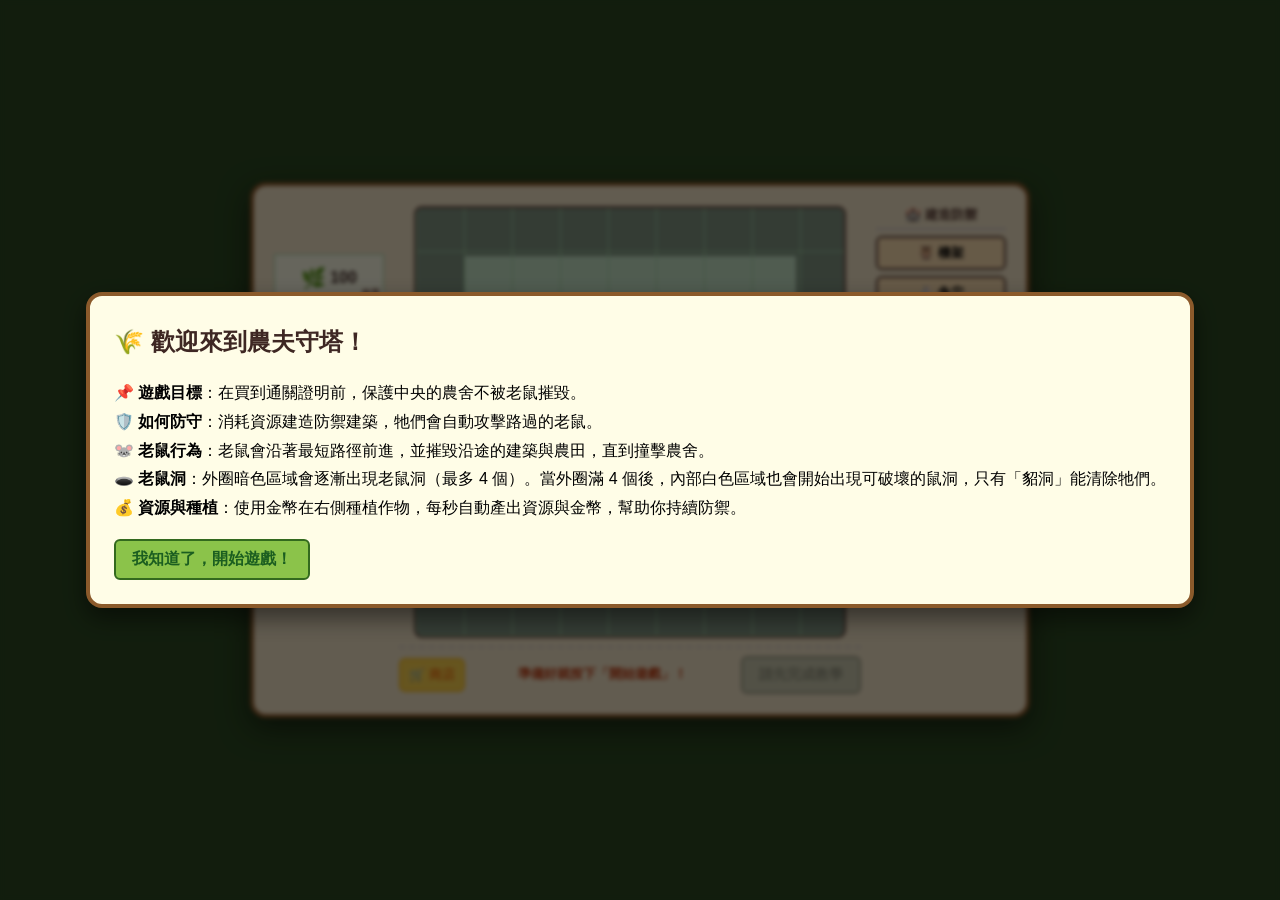
==== index.html @ 01629f00 "Update game objective description in tutorial modal" ====
<!DOCTYPE html>
<html lang="zh-TW">
<head>
<meta charset="UTF-8">
<meta name="viewport" content="width=device-width, initial-scale=1.0">
<title>農夫守塔 - 無限挑戰</title>
<meta http-equiv="Cache-Control" content="no-cache, no-store, must-revalidate">
<meta http-equiv="Pragma" content="no-cache">
<meta http-equiv="Expires" content="0">
<style>
* { box-sizing: border-box; margin: 0; padding: 0; }
body {
  background: #2d4a22;
  font-family: 'Segoe UI', 'Microsoft JhengHei', sans-serif;
  display: flex;
  justify-content: center;
  align-items: center;
  min-height: 100vh;
  overflow-x: hidden;
}

#game-container {
  background: #f5e6c8;
  border: 4px solid #8b5a2b;
  border-radius: 16px;
  padding: 20px;
  width: 780px;
  max-width: 98vw;
  max-height: 95vh;
  box-shadow: 0 10px 30px rgba(0,0,0,0.5);
  display: flex;
  gap: 15px;
}

#left-panel {
  width: 110px;
  display: grid;
  grid-template-rows: repeat(9, 48px);
  height: 432px;
  flex-shrink: 0;
  gap: 0;
}

.resource-card {
  background: #fffde7;
  border: 1px solid #a5d6a7;
  display: flex;
  flex-direction: row;        /* 水平排列 */
  align-items: center;        /* 垂直置中 */
  justify-content: center;    /* 水平置中 */
  gap: 4px;                   /* 圖與數字間距 */
  font-weight: bold;
  color: #3e2723;
  margin: 0;
  padding: 2px 4px;
  font-size: 13px;
}

.resource-card .emoji { font-size: 20px; line-height: 1; }
.resource-card .value { font-size: 16px; line-height: 1; }
.resource-card small {
  font-size: 9px;
  color: #795548;
  display: block;
  position: absolute;
  bottom: 1px;
  right: 3px;
}

/* 讓資源卡有相對定位，以便 small 定位 */
.resource-card {
  position: relative;
}

/* 固定在特定行 */
.resource-card:nth-child(1) { grid-row: 2; }
.resource-card:nth-child(2) { grid-row: 3; }
.resource-card:nth-child(3) { grid-row: 4; }
.resource-card:nth-child(4) { grid-row: 5; }
.resource-card:nth-child(5) { grid-row: 6; }

#timer-display {
  grid-row: 8;
  background: #3e2723;
  color: #ffcc80;
  font-size: 16px;
  display: flex;
  align-items: center;
  justify-content: center;
  font-family: monospace;
  border: 1px solid #a5d6a7;
}

#center-area {
  flex-grow: 1;
  display: flex;
  flex-direction: column;
  align-items: center;
  justify-content: center;
}

#game-board {
  position: relative;
  width: 432px !important;
  height: 432px !important;
  background: #c8e6c9;
  border: 2px solid #6d4c41;
  border-radius: 8px;
  overflow: hidden;
  box-shadow: inset 0 0 0 48px rgba(0, 0, 0, 0.35);
  cursor: crosshair;
}

#game-board::before {
  content: "";
  position: absolute;
  top: 0; left: 0;
  width: 100%; height: 100%;
  background-image:
    repeating-linear-gradient(90deg, #a5d6a7 0px, #a5d6a7 1px, transparent 1px, transparent 48px),
    repeating-linear-gradient(0deg, #a5d6a7 0px, #a5d6a7 1px, transparent 1px, transparent 48px);
  pointer-events: none;
  z-index: 0;
}

.cell, .building, .mouse, .mouse-hole { position: absolute; z-index: 2; }
.cell {
  width: 48px; height: 48px;
  display: flex; justify-content: center; align-items: center;
  font-size: 28px; pointer-events: none;
}
.building {
  width: 48px; height: 48px;
  display: flex; flex-direction: column; align-items: center; justify-content: center;
  font-size: 28px;
  background: rgba(255,255,200,0.5);
  border-radius: 50%;
  transition: transform 0.15s ease-out;
  line-height: 1;
}
.farmhouse {
  background: rgba(255, 215, 0, 0.3);
  border-radius: 8px;
  display: flex;
  flex-direction: column;
  align-items: center;
  justify-content: center;
  width: 48px;
  height: 48px;
}
.farmhouse-emoji {
  font-size: 24px;
  line-height: 1;
}
.range-indicator {
  position: absolute; left: 50%; top: 50%;
  transform: translate(-50%, -50%);
  border: 2px dashed rgba(255, 255, 0, 0.6);
  border-radius: 50%;
  background: rgba(255, 255, 0, 0.1);
  pointer-events: none; opacity: 0; transition: opacity 0.2s;
}
.building:hover .range-indicator { opacity: 1; }
.mouse {
  position: absolute; font-size: 22px;
  transform: translate(-50%, -50%);
  z-index: 3; pointer-events: none;
}
.mouse-hole {
  width: 48px; height: 48px;
  display: flex; align-items: center; justify-content: center;
  font-size: 26px;
  background: rgba(0,0,0,0.15);
  border-radius: 50%; z-index: 2;
}
.hp-bar-container {
  width: 80%; height: 4px;
  background: #ccc; border-radius: 2px;
  margin-top: 1px; overflow: hidden;
}
.hp-bar-fill {
  height: 100%; background: #4caf50;
  transition: width 0.2s;
}

#right-panel {
  width: 130px;
  display: flex;
  flex-direction: column;
  gap: 10px;
  flex-shrink: 0;
}

.panel-section h3 {
  font-size: 13px;
  color: #5d4037;
  border-bottom: 2px solid #d7ccc8;
  padding-bottom: 4px;
  margin-bottom: 6px;
  text-align: center;
}

#build-buttons, #resource-buttons {
  display: flex;
  flex-direction: column;
  gap: 6px;
}

button {
  padding: 6px 8px;
  font-size: 13px;
  font-weight: bold;
  border-radius: 6px;
  border: 2px solid #5d4037;
  background: #ffe0b2;
  cursor: pointer;
  transition: all 0.2s;
  white-space: nowrap;
  display: flex;
  align-items: center;
  justify-content: center;
  gap: 4px;
}
button:hover:not(:disabled) { background: #ffcc80; transform: translateY(-1px); }
button:active:not(:disabled) { transform: translateY(1px); }
button:disabled { opacity: 0.5; cursor: not-allowed; filter: grayscale(0.8); }

button.selected {
  background: #ffb74d;
  border-color: #e65100;
  box-shadow: 0 0 0 2px #e65100;
}

#bottom-controls {
  width: 100%;
  display: flex;
  justify-content: space-between;
  align-items: center;
  margin-top: 8px;
  padding-top: 8px;
  border-top: 2px dashed #d7ccc8;
}

#message {
  flex-grow: 1;
  text-align: center;
  color: #bf360c;
  font-weight: bold;
  min-height: 20px;
  font-size: 13px;
}

.action-btn {
  padding: 8px 16px;
  font-size: 14px;
  background: #8bc34a;
  color: #1b5e20;
  border-color: #33691e;
}
.action-btn:hover:not(:disabled) { background: #7cb342; }

.shop-btn {
  background: #ffd54f;
  color: #f57f17;
  border-color: #fbc02d;
}

.modal {
  position: fixed; top: 0; left: 0;
  width: 100%; height: 100%;
  background: rgba(0,0,0,0.6);
  display: flex; justify-content: center; align-items: center;
  z-index: 100; backdrop-filter: blur(2px);
}
.modal.hidden { display: none; }
.modal-content {
  background: #fffde7;
  border: 4px solid #8b5a2b;
  border-radius: 16px;
  padding: 24px;
  min-width: 280px;
  text-align: center;
  box-shadow: 0 10px 25px rgba(0,0,0,0.5);
}
.modal-content h2 { margin-bottom: 16px; color: #3e2723; }
#shop-items { text-align: left; margin: 16px 0; max-height: 250px; overflow-y: auto; }
.shop-item {
  background: #fff; border: 1px solid #d7ccc8;
  padding: 8px; margin-bottom: 6px; border-radius: 8px;
  display: flex; justify-content: space-between; align-items: center;
}
.shop-item-info strong { font-size: 14px; display: block; color: #5d4037; }
.shop-item-info span { font-size: 11px; color: #795548; }
</style>
</head>
<body>

<div id="game-container">
  <div id="left-panel">
    <div class="resource-card">
      <span class="emoji">🌿</span>
      <span class="value" id="res-hay">0</span>
      <small>牧草</small>
    </div>
    <div class="resource-card">
      <span class="emoji">🌽</span>
      <span class="value" id="res-corn">0</span>
      <small>玉米</small>
    </div>
    <div class="resource-card">
      <span class="emoji">🥚</span>
      <span class="value" id="res-meatEgg">0</span>
      <small>肉蛋</small>
    </div>
    <div class="resource-card">
      <span class="emoji">🍖</span>
      <span class="value" id="res-meat">0</span>
      <small>肉食</small>
    </div>
    <div class="resource-card" style="background: #fff8e1;">
      <span class="emoji">💰</span>
      <span class="value" id="res-gold">0</span>
      <small>金幣</small>
    </div>
    <div id="timer-display">⏱️ <span id="timer">00:00</span></div>
  </div>

  <div id="center-area">
    <div id="game-board"></div>
    <div id="bottom-controls">
      <button id="btn-shop" class="shop-btn">🛒 商店</button>
      <div id="message"></div>
      <button id="btn-start" class="action-btn">開始遊戲</button>
    </div>
  </div>

  <!-- 右側操作 -->
<div id="right-panel">
    <div class="panel-section">
      <h3>🏰 建造防禦</h3>
      <div id="build-buttons"></div>
    </div>
    <div class="panel-section">
      <h3>🌱 種植作物</h3>
      <div id="resource-buttons"></div>
    </div>
</div>

<!-- 商店、結果彈窗保持不變 -->
<div id="shop-modal" class="modal hidden">
  <div class="modal-content">
    <h2>🛒 升級商店</h2>
    <div id="shop-items"></div>
    <button id="btn-close-shop">關閉</button>
  </div>
</div>

<div id="result-modal" class="modal hidden">
  <div class="modal-content">
    <h2 id="result-title">😵 任務失敗…</h2>
    <p id="result-detail" style="margin:16px 0; line-height:1.6; color:#5d4037;"></p>
    <button id="btn-play-again" class="action-btn">再來一局</button>
  </div>
</div>

  <!-- 教學彈窗（新增） -->
<div id="tutorial-modal" class="modal hidden">
  <div class="modal-content" style="text-align: left; line-height: 1.8;">
    <h2>🌾 歡迎來到農夫守塔！</h2>
    <p>📌 <strong>遊戲目標</strong>：在買到通關證明前，保護中央的農舍不被老鼠摧毀。</p>
    <p>🛡️ <strong>如何防守</strong>：消耗資源建造防禦建築，牠們會自動攻擊路過的老鼠。</p>
    <p>🐭 <strong>老鼠行為</strong>：老鼠會沿著最短路徑前進，並摧毀沿途的建築與農田，直到撞擊農舍。</p>
    <p>🕳️ <strong>老鼠洞</strong>：外圈暗色區域會逐漸出現老鼠洞（最多 4 個）。當外圈滿 4 個後，內部白色區域也會開始出現可破壞的鼠洞，只有「貂洞」能清除牠們。</p>
    <p>💰 <strong>資源與種植</strong>：使用金幣在右側種植作物，每秒自動產出資源與金幣，幫助你持續防禦。</p>
    <p style="margin-top: 16px; text-align: center;">
      <button id="btn-tutorial-ok" class="action-btn" style="font-size: 16px;">我知道了，開始遊戲！</button>
    </p>
  </div>
</div>
  
<script src="config.js"></script>
<script src="game.js"></script>
</body>
</html>
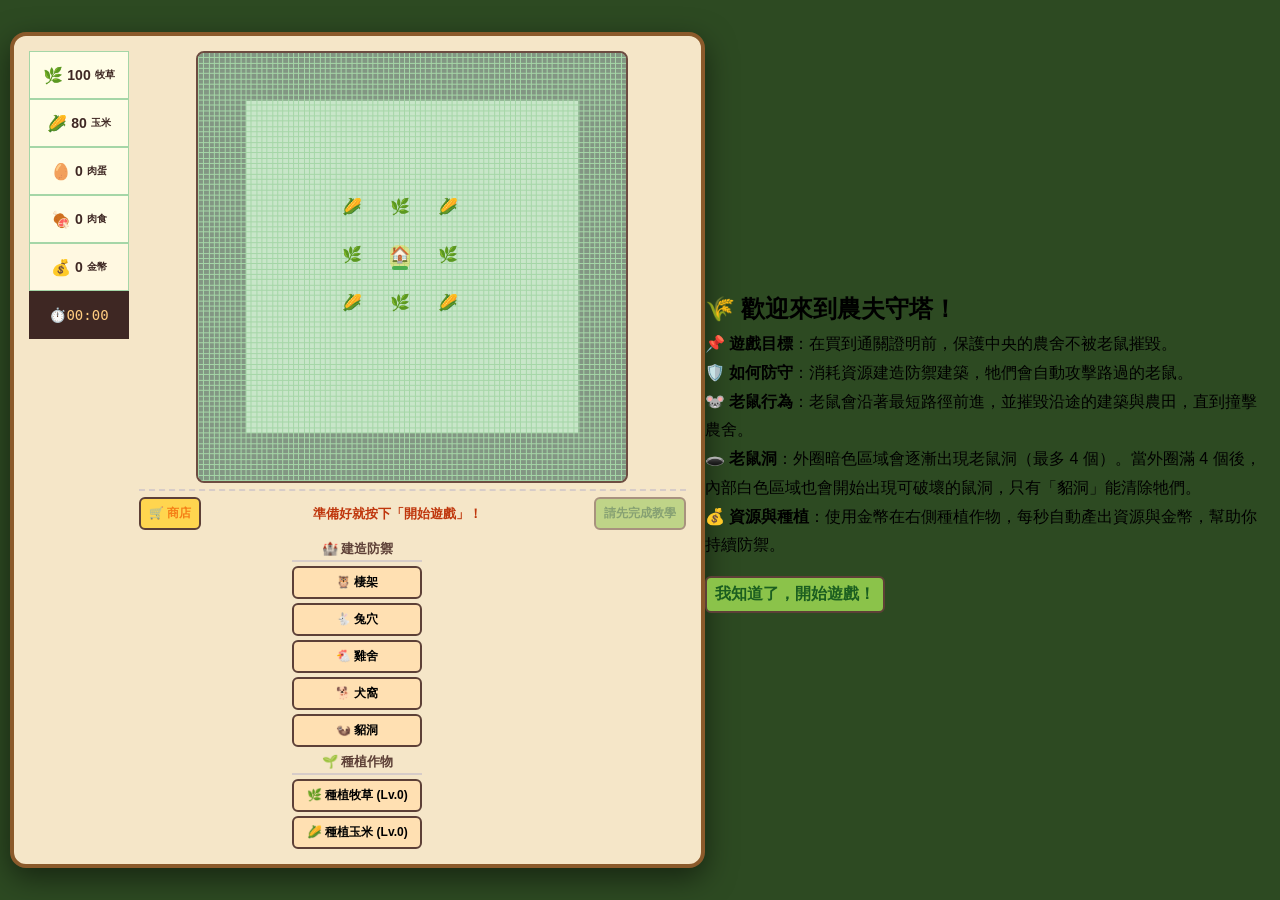
==== commit ea07331d: "Refactor index.html for improved layout and styles Updated viewport meta tag and adjusted styles for" ====
--- a/index.html
+++ b/index.html
@@ -2,7 +2,7 @@
 <html lang="zh-TW">
 <head>
 <meta charset="UTF-8">
-<meta name="viewport" content="width=device-width, initial-scale=1.0">
+<meta name="viewport" content="width=device-width, initial-scale=1.0, user-scalable=no">
 <title>農夫守塔 - 無限挑戰</title>
 <meta http-equiv="Cache-Control" content="no-cache, no-store, must-revalidate">
 <meta http-equiv="Pragma" content="no-cache">
@@ -16,141 +16,100 @@
   justify-content: center;
   align-items: center;
   min-height: 100vh;
-  overflow-x: hidden;
+  padding: 10px;
 }
 
 #game-container {
   background: #f5e6c8;
   border: 4px solid #8b5a2b;
   border-radius: 16px;
-  padding: 20px;
-  width: 780px;
-  max-width: 98vw;
-  max-height: 95vh;
+  padding: 15px;
+  width: 100%;
+  max-width: 800px;
   box-shadow: 0 10px 30px rgba(0,0,0,0.5);
   display: flex;
-  gap: 15px;
-}
-
+  flex-wrap: wrap;
+  justify-content: center;
+  gap: 10px;
+}
+
+/* 左、右面板在寬螢幕時在兩側，窄螢幕時會換行到下方 */
+#left-panel, #right-panel {
+  flex: 0 0 auto;
+}
+#left-panel { order: 1; }
+#center-area { order: 2; flex: 1 1 auto; min-width: 0; }
+#right-panel { order: 3; }
+
+/* 資源卡片 & 計時器（使用 grid 對齊棋盤，高度由 JS 動態設定） */
 #left-panel {
-  width: 110px;
   display: grid;
-  grid-template-rows: repeat(9, 48px);
-  height: 432px;
-  flex-shrink: 0;
-  gap: 0;
-}
-
+  grid-template-rows: repeat(9, 1fr);
+  width: 100px;
+}
 .resource-card {
   background: #fffde7;
   border: 1px solid #a5d6a7;
   display: flex;
-  flex-direction: row;        /* 水平排列 */
-  align-items: center;        /* 垂直置中 */
-  justify-content: center;    /* 水平置中 */
-  gap: 4px;                   /* 圖與數字間距 */
+  align-items: center;
+  justify-content: center;
+  gap: 4px;
   font-weight: bold;
   color: #3e2723;
-  margin: 0;
-  padding: 2px 4px;
-  font-size: 13px;
-}
-
-.resource-card .emoji { font-size: 20px; line-height: 1; }
-.resource-card .value { font-size: 16px; line-height: 1; }
-.resource-card small {
-  font-size: 9px;
-  color: #795548;
-  display: block;
-  position: absolute;
-  bottom: 1px;
-  right: 3px;
-}
-
-/* 讓資源卡有相對定位，以便 small 定位 */
-.resource-card {
-  position: relative;
-}
-
-/* 固定在特定行 */
-.resource-card:nth-child(1) { grid-row: 2; }
-.resource-card:nth-child(2) { grid-row: 3; }
-.resource-card:nth-child(3) { grid-row: 4; }
-.resource-card:nth-child(4) { grid-row: 5; }
-.resource-card:nth-child(5) { grid-row: 6; }
-
+  padding: 2px;
+  font-size: 12px;
+}
+.resource-card .emoji { font-size: 16px; }
+.resource-card .value { font-size: 14px; }
 #timer-display {
-  grid-row: 8;
   background: #3e2723;
   color: #ffcc80;
-  font-size: 16px;
+  font-size: 14px;
   display: flex;
   align-items: center;
   justify-content: center;
   font-family: monospace;
-  border: 1px solid #a5d6a7;
-}
-
+}
+
+/* 中間棋盤 */
 #center-area {
-  flex-grow: 1;
   display: flex;
   flex-direction: column;
   align-items: center;
-  justify-content: center;
-}
-
+}
 #game-board {
   position: relative;
-  width: 432px !important;
-  height: 432px !important;
   background: #c8e6c9;
   border: 2px solid #6d4c41;
   border-radius: 8px;
   overflow: hidden;
-  box-shadow: inset 0 0 0 48px rgba(0, 0, 0, 0.35);
   cursor: crosshair;
-}
-
+  /* 尺寸由 JS 動態設定 */
+}
+/* 格線 */
 #game-board::before {
   content: "";
   position: absolute;
   top: 0; left: 0;
   width: 100%; height: 100%;
-  background-image:
-    repeating-linear-gradient(90deg, #a5d6a7 0px, #a5d6a7 1px, transparent 1px, transparent 48px),
-    repeating-linear-gradient(0deg, #a5d6a7 0px, #a5d6a7 1px, transparent 1px, transparent 48px);
   pointer-events: none;
   z-index: 0;
-}
-
+  background-size: calc(100% / 9) calc(100% / 9);
+  background-image: 
+    repeating-linear-gradient(90deg, #a5d6a7 0px, #a5d6a7 1px, transparent 1px, transparent calc(100% / 9)),
+    repeating-linear-gradient(0deg, #a5d6a7 0px, #a5d6a7 1px, transparent 1px, transparent calc(100% / 9));
+}
+/* 外圈暗色使用 box-shadow，尺寸由 JS 控制 */
 .cell, .building, .mouse, .mouse-hole { position: absolute; z-index: 2; }
 .cell {
-  width: 48px; height: 48px;
   display: flex; justify-content: center; align-items: center;
-  font-size: 28px; pointer-events: none;
+  pointer-events: none;
 }
 .building {
-  width: 48px; height: 48px;
   display: flex; flex-direction: column; align-items: center; justify-content: center;
-  font-size: 28px;
   background: rgba(255,255,200,0.5);
   border-radius: 50%;
   transition: transform 0.15s ease-out;
-  line-height: 1;
-}
-.farmhouse {
-  background: rgba(255, 215, 0, 0.3);
-  border-radius: 8px;
-  display: flex;
-  flex-direction: column;
-  align-items: center;
-  justify-content: center;
-  width: 48px;
-  height: 48px;
-}
-.farmhouse-emoji {
-  font-size: 24px;
-  line-height: 1;
 }
 .range-indicator {
   position: absolute; left: 50%; top: 50%;
@@ -162,53 +121,54 @@
 }
 .building:hover .range-indicator { opacity: 1; }
 .mouse {
-  position: absolute; font-size: 22px;
+  position: absolute;
   transform: translate(-50%, -50%);
   z-index: 3; pointer-events: none;
 }
 .mouse-hole {
-  width: 48px; height: 48px;
   display: flex; align-items: center; justify-content: center;
-  font-size: 26px;
   background: rgba(0,0,0,0.15);
   border-radius: 50%; z-index: 2;
+}
+.farmhouse {
+  background: rgba(255, 215, 0, 0.3);
+  border-radius: 8px;
+  display: flex; flex-direction: column; align-items: center; justify-content: center;
 }
 .hp-bar-container {
   width: 80%; height: 4px;
   background: #ccc; border-radius: 2px;
-  margin-top: 1px; overflow: hidden;
+  margin-top: 2px; overflow: hidden;
 }
 .hp-bar-fill {
   height: 100%; background: #4caf50;
   transition: width 0.2s;
 }
 
+/* 右側按鈕區 */
 #right-panel {
   width: 130px;
   display: flex;
   flex-direction: column;
-  gap: 10px;
-  flex-shrink: 0;
-}
-
+  gap: 6px;
+}
 .panel-section h3 {
   font-size: 13px;
   color: #5d4037;
   border-bottom: 2px solid #d7ccc8;
-  padding-bottom: 4px;
-  margin-bottom: 6px;
+  padding-bottom: 2px;
+  margin-bottom: 4px;
   text-align: center;
 }
-
 #build-buttons, #resource-buttons {
   display: flex;
   flex-direction: column;
-  gap: 6px;
+  gap: 4px;
 }
 
 button {
   padding: 6px 8px;
-  font-size: 13px;
+  font-size: 12px;
   font-weight: bold;
   border-radius: 6px;
   border: 2px solid #5d4037;
@@ -221,110 +181,81 @@
   justify-content: center;
   gap: 4px;
 }
-button:hover:not(:disabled) { background: #ffcc80; transform: translateY(-1px); }
-button:active:not(:disabled) { transform: translateY(1px); }
-button:disabled { opacity: 0.5; cursor: not-allowed; filter: grayscale(0.8); }
-
+button:hover:not(:disabled) { background: #ffcc80; }
+button:disabled { opacity: 0.5; cursor: not-allowed; }
 button.selected {
   background: #ffb74d;
   border-color: #e65100;
   box-shadow: 0 0 0 2px #e65100;
 }
 
+/* 底部控制列 */
 #bottom-controls {
   width: 100%;
   display: flex;
   justify-content: space-between;
   align-items: center;
-  margin-top: 8px;
-  padding-top: 8px;
+  margin-top: 6px;
+  padding-top: 6px;
   border-top: 2px dashed #d7ccc8;
 }
-
 #message {
   flex-grow: 1;
   text-align: center;
   color: #bf360c;
   font-weight: bold;
-  min-height: 20px;
   font-size: 13px;
 }
-
-.action-btn {
-  padding: 8px 16px;
-  font-size: 14px;
-  background: #8bc34a;
-  color: #1b5e20;
-  border-color: #33691e;
-}
-.action-btn:hover:not(:disabled) { background: #7cb342; }
-
-.shop-btn {
-  background: #ffd54f;
-  color: #f57f17;
-  border-color: #fbc02d;
-}
-
-.modal {
-  position: fixed; top: 0; left: 0;
-  width: 100%; height: 100%;
-  background: rgba(0,0,0,0.6);
-  display: flex; justify-content: center; align-items: center;
-  z-index: 100; backdrop-filter: blur(2px);
-}
+.action-btn { background: #8bc34a; color: #1b5e20; }
+.shop-btn { background: #ffd54f; color: #f57f17; }
+
+/* 彈窗保持不變 */
+.modal { /* 與之前相同 */ }
 .modal.hidden { display: none; }
-.modal-content {
-  background: #fffde7;
-  border: 4px solid #8b5a2b;
-  border-radius: 16px;
-  padding: 24px;
-  min-width: 280px;
-  text-align: center;
-  box-shadow: 0 10px 25px rgba(0,0,0,0.5);
-}
-.modal-content h2 { margin-bottom: 16px; color: #3e2723; }
-#shop-items { text-align: left; margin: 16px 0; max-height: 250px; overflow-y: auto; }
-.shop-item {
-  background: #fff; border: 1px solid #d7ccc8;
-  padding: 8px; margin-bottom: 6px; border-radius: 8px;
-  display: flex; justify-content: space-between; align-items: center;
-}
-.shop-item-info strong { font-size: 14px; display: block; color: #5d4037; }
-.shop-item-info span { font-size: 11px; color: #795548; }
+.modal-content { /* 略，維持原樣 */ }
+
+/* 手機直式時將左右面板移到棋盤下方，並放寬 */
+@media (max-width: 650px) {
+  #game-container {
+    flex-direction: column;
+    align-items: center;
+  }
+  #left-panel, #right-panel {
+    width: 100%;
+    flex-direction: row;
+    flex-wrap: wrap;
+    justify-content: center;
+  }
+  #left-panel {
+    display: flex;
+    gap: 6px;
+    height: auto;
+  }
+  #right-panel {
+    flex-direction: row;
+    gap: 6px;
+  }
+  #build-buttons, #resource-buttons {
+    flex-direction: row;
+    flex-wrap: wrap;
+  }
+}
 </style>
 </head>
 <body>
 
 <div id="game-container">
+  <!-- 左側資源 -->
   <div id="left-panel">
-    <div class="resource-card">
-      <span class="emoji">🌿</span>
-      <span class="value" id="res-hay">0</span>
-      <small>牧草</small>
-    </div>
-    <div class="resource-card">
-      <span class="emoji">🌽</span>
-      <span class="value" id="res-corn">0</span>
-      <small>玉米</small>
-    </div>
-    <div class="resource-card">
-      <span class="emoji">🥚</span>
-      <span class="value" id="res-meatEgg">0</span>
-      <small>肉蛋</small>
-    </div>
-    <div class="resource-card">
-      <span class="emoji">🍖</span>
-      <span class="value" id="res-meat">0</span>
-      <small>肉食</small>
-    </div>
-    <div class="resource-card" style="background: #fff8e1;">
-      <span class="emoji">💰</span>
-      <span class="value" id="res-gold">0</span>
-      <small>金幣</small>
-    </div>
+    <div class="resource-card"><span class="emoji">🌿</span><span class="value" id="res-hay">0</span><small>牧草</small></div>
+    <div class="resource-card"><span class="emoji">🌽</span><span class="value" id="res-corn">0</span><small>玉米</small></div>
+    <div class="resource-card"><span class="emoji">🥚</span><span class="value" id="res-meatEgg">0</span><small>肉蛋</small></div>
+    <div class="resource-card"><span class="emoji">🍖</span><span class="value" id="res-meat">0</span><small>肉食</small></div>
+    <div class="resource-card" style="background:#fff8e1;"><span class="emoji">💰</span><span class="value" id="res-gold">0</span><small>金幣</small></div>
     <div id="timer-display">⏱️ <span id="timer">00:00</span></div>
   </div>
 
+  <!-- 中間棋盤 -->
   <div id="center-area">
     <div id="game-board"></div>
     <div id="bottom-controls">
@@ -335,7 +266,7 @@
   </div>
 
   <!-- 右側操作 -->
-<div id="right-panel">
+  <div id="right-panel">
     <div class="panel-section">
       <h3>🏰 建造防禦</h3>
       <div id="build-buttons"></div>
@@ -344,8 +275,10 @@
       <h3>🌱 種植作物</h3>
       <div id="resource-buttons"></div>
     </div>
+  </div>
 </div>
 
+<!-- 教學、商店、結果彈窗 （內容與之前相同，此處省略以節省篇幅） -->
 <!-- 商店、結果彈窗保持不變 -->
 <div id="shop-modal" class="modal hidden">
   <div class="modal-content">
@@ -377,8 +310,34 @@
     </p>
   </div>
 </div>
-  
+
 <script src="config.js"></script>
 <script src="game.js"></script>
+<script>
+  // 在遊戲啟動前，根據螢幕動態設定 cellSize
+  function adjustCellSize() {
+    const board = document.getElementById('game-board');
+    if (!board) return;
+    const maxWidth = Math.min(window.innerWidth * 0.85, 432);
+    const maxHeight = Math.min(window.innerHeight * 0.7, 432);
+    const size = Math.min(maxWidth, maxHeight);
+    const cellSize = Math.floor(size / 9);
+    // 設定 CSS 變數，方便其他地方使用
+    document.documentElement.style.setProperty('--cell-size', cellSize + 'px');
+    // 直接修改棋盤大小與陰影
+    board.style.width = board.style.height = (cellSize * 9) + 'px';
+    board.style.boxShadow = `inset 0 0 0 ${cellSize}px rgba(0,0,0,0.35)`;
+    // 更新左側面板高度對齊
+    const leftPanel = document.getElementById('left-panel');
+    if (leftPanel) leftPanel.style.height = (cellSize * 9) + 'px';
+    // 覆蓋 config 中的 cellSize，確保 game.js 使用正確數值
+    if (typeof CONFIG !== 'undefined') {
+      CONFIG.grid.cellSize = cellSize;
+    }
+  }
+
+  window.addEventListener('resize', adjustCellSize);
+  adjustCellSize();
+</script>
 </body>
 </html>
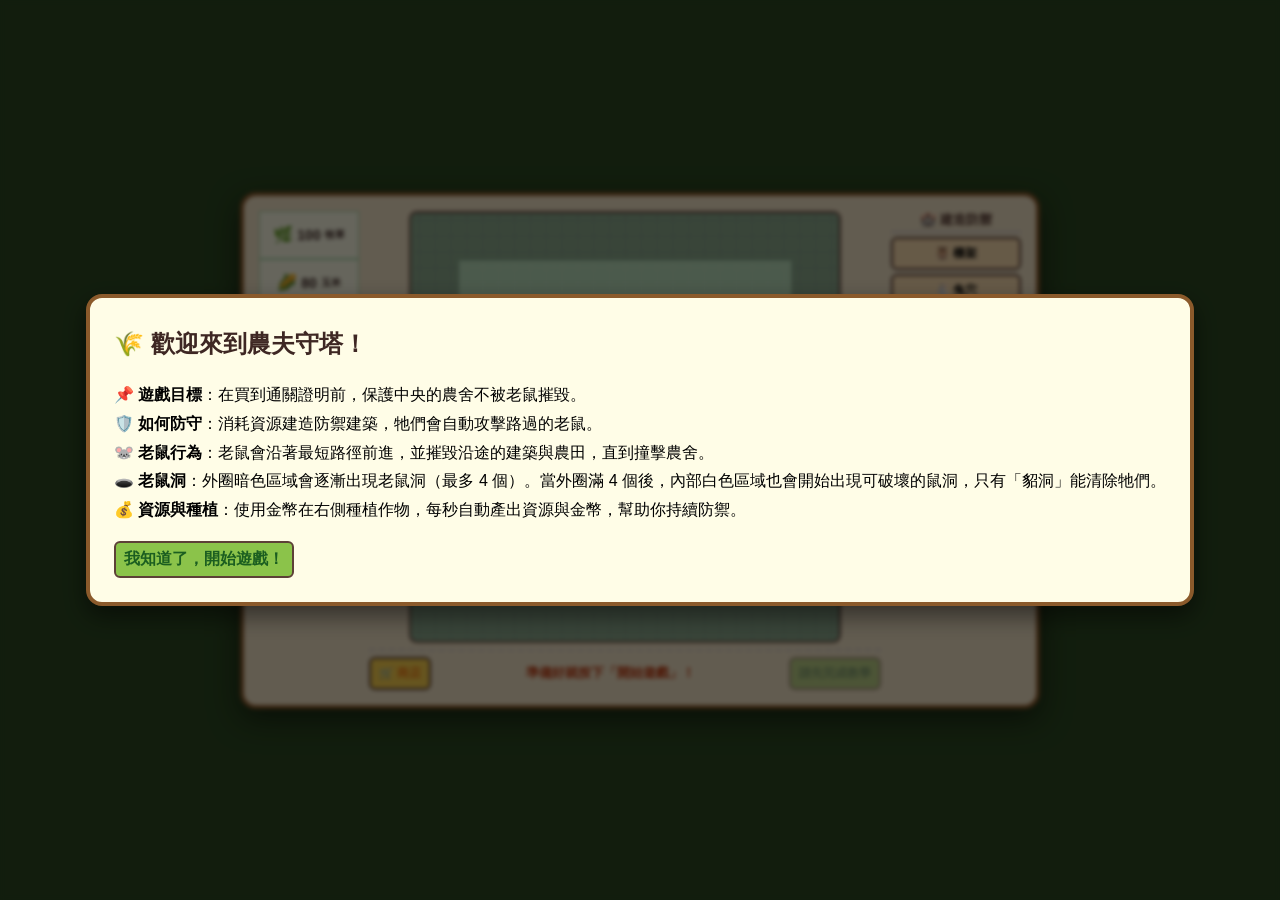
==== commit c16f79e6: "Enhance modal and shop item styles Added styles for modal and shop items in index.html." ====
--- a/index.html
+++ b/index.html
@@ -209,10 +209,36 @@
 .action-btn { background: #8bc34a; color: #1b5e20; }
 .shop-btn { background: #ffd54f; color: #f57f17; }
 
-/* 彈窗保持不變 */
-.modal { /* 與之前相同 */ }
+/* 彈窗 */
+.modal {
+  position: fixed; top: 0; left: 0;
+  width: 100%; height: 100%;
+  background: rgba(0,0,0,0.6);
+  display: flex; justify-content: center; align-items: center;
+  z-index: 100; backdrop-filter: blur(2px);
+}
 .modal.hidden { display: none; }
-.modal-content { /* 略，維持原樣 */ }
+.modal-content {
+  background: #fffde7;
+  border: 4px solid #8b5a2b;
+  border-radius: 16px;
+  padding: 24px;
+  min-width: 280px;
+  max-width: 90vw;
+  text-align: center;
+  box-shadow: 0 10px 25px rgba(0,0,0,0.5);
+  max-height: 80vh;
+  overflow-y: auto;
+}
+.modal-content h2 { margin-bottom: 16px; color: #3e2723; }
+#shop-items { text-align: left; margin: 16px 0; max-height: 300px; overflow-y: auto; }
+.shop-item {
+  background: #fff; border: 1px solid #d7ccc8;
+  padding: 8px; margin-bottom: 6px; border-radius: 8px;
+  display: flex; justify-content: space-between; align-items: center;
+}
+.shop-item-info strong { font-size: 14px; display: block; color: #5d4037; }
+.shop-item-info span { font-size: 11px; color: #795548; }
 
 /* 手機直式時將左右面板移到棋盤下方，並放寬 */
 @media (max-width: 650px) {
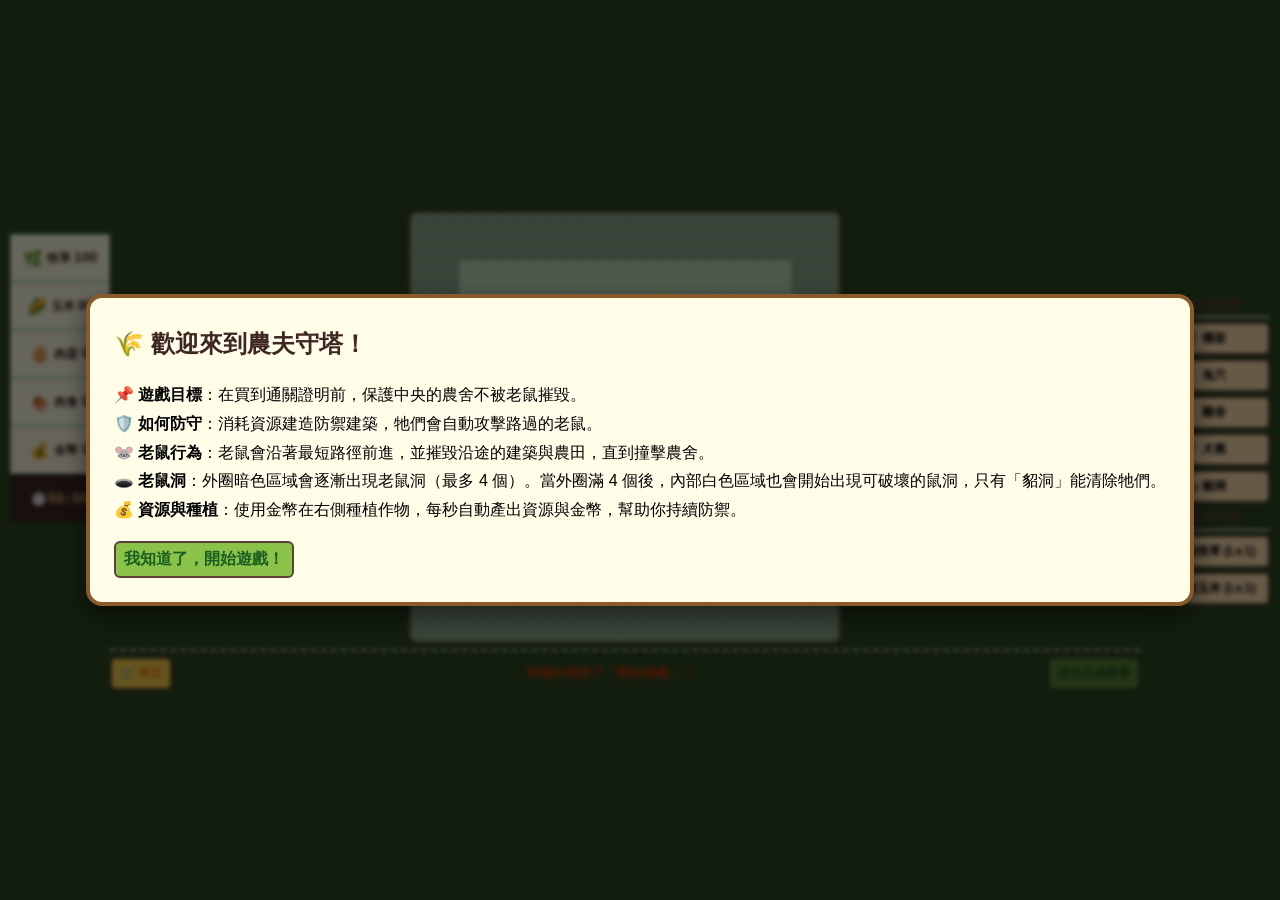
==== commit 3e70ed21: "Refactor left panel resource cards structure" ====
--- a/index.html
+++ b/index.html
@@ -270,16 +270,45 @@
 </head>
 <body>
 
-<div id="game-container">
-  <!-- 左側資源 -->
-  <div id="left-panel">
-    <div class="resource-card"><span class="emoji">🌿</span><span class="value" id="res-hay">0</span><small>牧草</small></div>
-    <div class="resource-card"><span class="emoji">🌽</span><span class="value" id="res-corn">0</span><small>玉米</small></div>
-    <div class="resource-card"><span class="emoji">🥚</span><span class="value" id="res-meatEgg">0</span><small>肉蛋</small></div>
-    <div class="resource-card"><span class="emoji">🍖</span><span class="value" id="res-meat">0</span><small>肉食</small></div>
-    <div class="resource-card" style="background:#fff8e1;"><span class="emoji">💰</span><span class="value" id="res-gold">0</span><small>金幣</small></div>
+<!-- 左側資源 -->
+<div id="left-panel">
+    <div class="resource-card">
+        <span class="emoji">🌿</span>
+        <div class="res-info">
+            <span class="res-name">牧草</span>
+            <span class="value" id="res-hay">0000</span>
+        </div>
+    </div>
+    <div class="resource-card">
+        <span class="emoji">🌽</span>
+        <div class="res-info">
+            <span class="res-name">玉米</span>
+            <span class="value" id="res-corn">0000</span>
+        </div>
+    </div>
+    <div class="resource-card">
+        <span class="emoji">🥚</span>
+        <div class="res-info">
+            <span class="res-name">肉蛋</span>
+            <span class="value" id="res-meatEgg">0000</span>
+        </div>
+    </div>
+    <div class="resource-card">
+        <span class="emoji">🍖</span>
+        <div class="res-info">
+            <span class="res-name">肉食</span>
+            <span class="value" id="res-meat">0000</span>
+        </div>
+    </div>
+    <div class="resource-card" style="background:#fff8e1;">
+        <span class="emoji">💰</span>
+        <div class="res-info">
+            <span class="res-name">金幣</span>
+            <span class="value" id="res-gold">0</span>
+        </div>
+    </div>
     <div id="timer-display">⏱️ <span id="timer">00:00</span></div>
-  </div>
+</div>
 
   <!-- 中間棋盤 -->
   <div id="center-area">
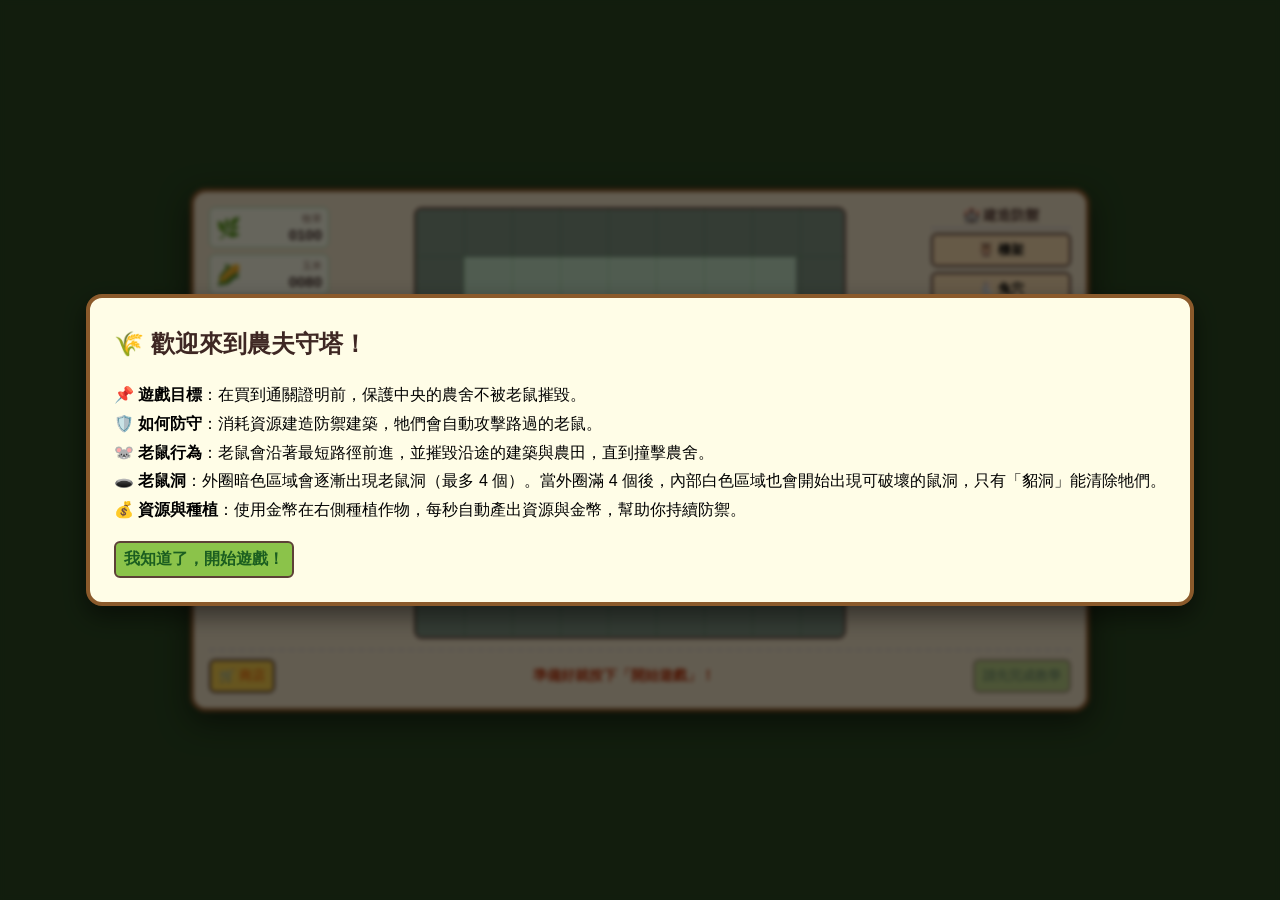
==== commit ef8e0241: "Refactor CSS layout to use grid for game container" ====
--- a/index.html
+++ b/index.html
@@ -19,63 +19,67 @@
   padding: 10px;
 }
 
+/* 主遊戲容器：CSS Grid */
 #game-container {
   background: #f5e6c8;
   border: 4px solid #8b5a2b;
   border-radius: 16px;
   padding: 15px;
   width: 100%;
-  max-width: 800px;
+  max-width: 900px;
   box-shadow: 0 10px 30px rgba(0,0,0,0.5);
-  display: flex;
-  flex-wrap: wrap;
-  justify-content: center;
+  display: grid;
+  grid-template-columns: 120px 1fr 140px;
+  grid-template-rows: auto auto;
   gap: 10px;
 }
 
-/* 左、右面板在寬螢幕時在兩側，窄螢幕時會換行到下方 */
-#left-panel, #right-panel {
-  flex: 0 0 auto;
-}
-#left-panel { order: 1; }
-#center-area { order: 2; flex: 1 1 auto; min-width: 0; }
-#right-panel { order: 3; }
-
-/* 資源卡片 & 計時器（使用 grid 對齊棋盤，高度由 JS 動態設定） */
+/* 左側資源 */
 #left-panel {
-  display: grid;
-  grid-template-rows: repeat(9, 1fr);
-  width: 100px;
-}
+  grid-column: 1;
+  grid-row: 1;
+  display: flex;
+  flex-direction: column;
+  gap: 6px;
+}
+/* 資源卡 */
 .resource-card {
   background: #fffde7;
   border: 1px solid #a5d6a7;
+  border-radius: 6px;
   display: flex;
   align-items: center;
-  justify-content: center;
   gap: 4px;
-  font-weight: bold;
-  color: #3e2723;
-  padding: 2px;
-  font-size: 12px;
-}
-.resource-card .emoji { font-size: 16px; }
-.resource-card .value { font-size: 14px; }
+  padding: 4px 6px;
+  font-size: 14px;
+}
+.resource-card .emoji { font-size: 20px; }
+.res-info {
+  display: flex;
+  flex-direction: column;
+  align-items: flex-end;
+  flex-grow: 1;
+}
+.res-name { font-size: 10px; color: #795548; }
+.value { font-size: 15px; font-weight: bold; color: #3e2723; }
 #timer-display {
   background: #3e2723;
   color: #ffcc80;
-  font-size: 14px;
-  display: flex;
+  font-size: 16px;
+  padding: 6px;
+  text-align: center;
+  border-radius: 6px;
+  font-family: monospace;
+}
+
+/* 中間棋盤區 */
+#center-area {
+  grid-column: 2;
+  grid-row: 1;
+  display: flex;
+  flex-direction: column;
   align-items: center;
   justify-content: center;
-  font-family: monospace;
-}
-
-/* 中間棋盤 */
-#center-area {
-  display: flex;
-  flex-direction: column;
-  align-items: center;
 }
 #game-board {
   position: relative;
@@ -84,22 +88,9 @@
   border-radius: 8px;
   overflow: hidden;
   cursor: crosshair;
-  /* 尺寸由 JS 動態設定 */
-}
-/* 格線 */
-#game-board::before {
-  content: "";
-  position: absolute;
-  top: 0; left: 0;
-  width: 100%; height: 100%;
-  pointer-events: none;
-  z-index: 0;
-  background-size: calc(100% / 9) calc(100% / 9);
-  background-image: 
-    repeating-linear-gradient(90deg, #a5d6a7 0px, #a5d6a7 1px, transparent 1px, transparent calc(100% / 9)),
-    repeating-linear-gradient(0deg, #a5d6a7 0px, #a5d6a7 1px, transparent 1px, transparent calc(100% / 9));
-}
-/* 外圈暗色使用 box-shadow，尺寸由 JS 控制 */
+  /* 尺寸由 JS 設定 */
+}
+/* 棋盤內的物件定位 */
 .cell, .building, .mouse, .mouse-hole { position: absolute; z-index: 2; }
 .cell {
   display: flex; justify-content: center; align-items: center;
@@ -147,13 +138,14 @@
 
 /* 右側按鈕區 */
 #right-panel {
-  width: 130px;
+  grid-column: 3;
+  grid-row: 1;
   display: flex;
   flex-direction: column;
-  gap: 6px;
+  gap: 8px;
 }
 .panel-section h3 {
-  font-size: 13px;
+  font-size: 14px;
   color: #5d4037;
   border-bottom: 2px solid #d7ccc8;
   padding-bottom: 2px;
@@ -163,18 +155,17 @@
 #build-buttons, #resource-buttons {
   display: flex;
   flex-direction: column;
-  gap: 4px;
+  gap: 5px;
 }
 
 button {
   padding: 6px 8px;
-  font-size: 12px;
+  font-size: 13px;
   font-weight: bold;
   border-radius: 6px;
   border: 2px solid #5d4037;
   background: #ffe0b2;
   cursor: pointer;
-  transition: all 0.2s;
   white-space: nowrap;
   display: flex;
   align-items: center;
@@ -191,12 +182,13 @@
 
 /* 底部控制列 */
 #bottom-controls {
-  width: 100%;
+  grid-column: 1 / -1;
+  grid-row: 2;
   display: flex;
   justify-content: space-between;
   align-items: center;
-  margin-top: 6px;
-  padding-top: 6px;
+  gap: 10px;
+  padding-top: 8px;
   border-top: 2px dashed #d7ccc8;
 }
 #message {
@@ -204,7 +196,7 @@
   text-align: center;
   color: #bf360c;
   font-weight: bold;
-  font-size: 13px;
+  font-size: 14px;
 }
 .action-btn { background: #8bc34a; color: #1b5e20; }
 .shop-btn { background: #ffd54f; color: #f57f17; }
@@ -240,26 +232,29 @@
 .shop-item-info strong { font-size: 14px; display: block; color: #5d4037; }
 .shop-item-info span { font-size: 11px; color: #795548; }
 
-/* 手機直式時將左右面板移到棋盤下方，並放寬 */
-@media (max-width: 650px) {
+/* RWD：平板以下轉垂直 */
+@media (max-width: 700px) {
   #game-container {
-    flex-direction: column;
-    align-items: center;
-  }
-  #left-panel, #right-panel {
-    width: 100%;
+    grid-template-columns: 1fr;
+    grid-template-rows: auto auto auto auto;
+  }
+  #left-panel {
+    grid-column: 1; grid-row: 2;
     flex-direction: row;
     flex-wrap: wrap;
     justify-content: center;
   }
-  #left-panel {
-    display: flex;
-    gap: 6px;
-    height: auto;
+  #center-area {
+    grid-column: 1; grid-row: 1;
   }
   #right-panel {
+    grid-column: 1; grid-row: 3;
     flex-direction: row;
-    gap: 6px;
+    flex-wrap: wrap;
+    justify-content: center;
+  }
+  #bottom-controls {
+    grid-column: 1; grid-row: 4;
   }
   #build-buttons, #resource-buttons {
     flex-direction: row;
@@ -270,54 +265,50 @@
 </head>
 <body>
 
-<!-- 左側資源 -->
-<div id="left-panel">
+<div id="game-container">
+  <!-- 左側資源 -->
+  <div id="left-panel">
     <div class="resource-card">
-        <span class="emoji">🌿</span>
-        <div class="res-info">
-            <span class="res-name">牧草</span>
-            <span class="value" id="res-hay">0000</span>
-        </div>
+      <span class="emoji">🌿</span>
+      <div class="res-info">
+        <span class="res-name">牧草</span>
+        <span class="value" id="res-hay">0000</span>
+      </div>
     </div>
     <div class="resource-card">
-        <span class="emoji">🌽</span>
-        <div class="res-info">
-            <span class="res-name">玉米</span>
-            <span class="value" id="res-corn">0000</span>
-        </div>
+      <span class="emoji">🌽</span>
+      <div class="res-info">
+        <span class="res-name">玉米</span>
+        <span class="value" id="res-corn">0000</span>
+      </div>
     </div>
     <div class="resource-card">
-        <span class="emoji">🥚</span>
-        <div class="res-info">
-            <span class="res-name">肉蛋</span>
-            <span class="value" id="res-meatEgg">0000</span>
-        </div>
+      <span class="emoji">🥚</span>
+      <div class="res-info">
+        <span class="res-name">肉蛋</span>
+        <span class="value" id="res-meatEgg">0000</span>
+      </div>
     </div>
     <div class="resource-card">
-        <span class="emoji">🍖</span>
-        <div class="res-info">
-            <span class="res-name">肉食</span>
-            <span class="value" id="res-meat">0000</span>
-        </div>
+      <span class="emoji">🍖</span>
+      <div class="res-info">
+        <span class="res-name">肉食</span>
+        <span class="value" id="res-meat">0000</span>
+      </div>
     </div>
     <div class="resource-card" style="background:#fff8e1;">
-        <span class="emoji">💰</span>
-        <div class="res-info">
-            <span class="res-name">金幣</span>
-            <span class="value" id="res-gold">0</span>
-        </div>
+      <span class="emoji">💰</span>
+      <div class="res-info">
+        <span class="res-name">金幣</span>
+        <span class="value" id="res-gold">0</span>
+      </div>
     </div>
     <div id="timer-display">⏱️ <span id="timer">00:00</span></div>
-</div>
+  </div>
 
   <!-- 中間棋盤 -->
   <div id="center-area">
     <div id="game-board"></div>
-    <div id="bottom-controls">
-      <button id="btn-shop" class="shop-btn">🛒 商店</button>
-      <div id="message"></div>
-      <button id="btn-start" class="action-btn">開始遊戲</button>
-    </div>
   </div>
 
   <!-- 右側操作 -->
@@ -331,10 +322,16 @@
       <div id="resource-buttons"></div>
     </div>
   </div>
+
+  <!-- 底部控制 -->
+  <div id="bottom-controls">
+    <button id="btn-shop" class="shop-btn">🛒 商店</button>
+    <div id="message"></div>
+    <button id="btn-start" class="action-btn">開始遊戲</button>
+  </div>
 </div>
 
-<!-- 教學、商店、結果彈窗 （內容與之前相同，此處省略以節省篇幅） -->
-<!-- 商店、結果彈窗保持不變 -->
+<!-- 教學、商店、結果彈窗（保持原樣） -->
 <div id="shop-modal" class="modal hidden">
   <div class="modal-content">
     <h2>🛒 升級商店</h2>
@@ -351,7 +348,6 @@
   </div>
 </div>
 
-  <!-- 教學彈窗（新增） -->
 <div id="tutorial-modal" class="modal hidden">
   <div class="modal-content" style="text-align: left; line-height: 1.8;">
     <h2>🌾 歡迎來到農夫守塔！</h2>
@@ -369,29 +365,45 @@
 <script src="config.js"></script>
 <script src="game.js"></script>
 <script>
-  // 在遊戲啟動前，根據螢幕動態設定 cellSize
+  // 動態設定 cellSize，並更新棋盤與格線
   function adjustCellSize() {
     const board = document.getElementById('game-board');
     if (!board) return;
-    const maxWidth = Math.min(window.innerWidth * 0.85, 432);
-    const maxHeight = Math.min(window.innerHeight * 0.7, 432);
-    const size = Math.min(maxWidth, maxHeight);
+    // 最大棋盤尺寸 432px，但可根據螢幕縮小，最小 cellSize 36px
+    const maxBoardSize = 432;
+    const minCellSize = 36;
+    const availableWidth = window.innerWidth * 0.9;
+    const availableHeight = window.innerHeight * 0.7;
+    let size = Math.min(availableWidth, availableHeight, maxBoardSize);
+    // 確保格子不小於 minCellSize
+    if (size / 9 < minCellSize) {
+      size = minCellSize * 9; // 強制用最小格子
+    }
     const cellSize = Math.floor(size / 9);
-    // 設定 CSS 變數，方便其他地方使用
-    document.documentElement.style.setProperty('--cell-size', cellSize + 'px');
-    // 直接修改棋盤大小與陰影
-    board.style.width = board.style.height = (cellSize * 9) + 'px';
+    const boardSize = cellSize * 9;
+
+    // 設定棋盤尺寸
+    board.style.width = boardSize + 'px';
+    board.style.height = boardSize + 'px';
+    // 外圈暗色
     board.style.boxShadow = `inset 0 0 0 ${cellSize}px rgba(0,0,0,0.35)`;
-    // 更新左側面板高度對齊
-    const leftPanel = document.getElementById('left-panel');
-    if (leftPanel) leftPanel.style.height = (cellSize * 9) + 'px';
-    // 覆蓋 config 中的 cellSize，確保 game.js 使用正確數值
+
+    // 動態產生格線背景 (9x9)
+    const lineColor = '#a5d6a7';
+    board.style.backgroundImage = `
+      repeating-linear-gradient(90deg, ${lineColor} 0px, ${lineColor} 1px, transparent 1px, transparent ${cellSize}px),
+      repeating-linear-gradient(0deg, ${lineColor} 0px, ${lineColor} 1px, transparent 1px, transparent ${cellSize}px)
+    `;
+    board.style.backgroundSize = `${boardSize}px ${boardSize}px`;
+
+    // 更新全域 CONFIG
     if (typeof CONFIG !== 'undefined') {
       CONFIG.grid.cellSize = cellSize;
     }
   }
 
   window.addEventListener('resize', adjustCellSize);
+  window.addEventListener('load', adjustCellSize);
   adjustCellSize();
 </script>
 </body>
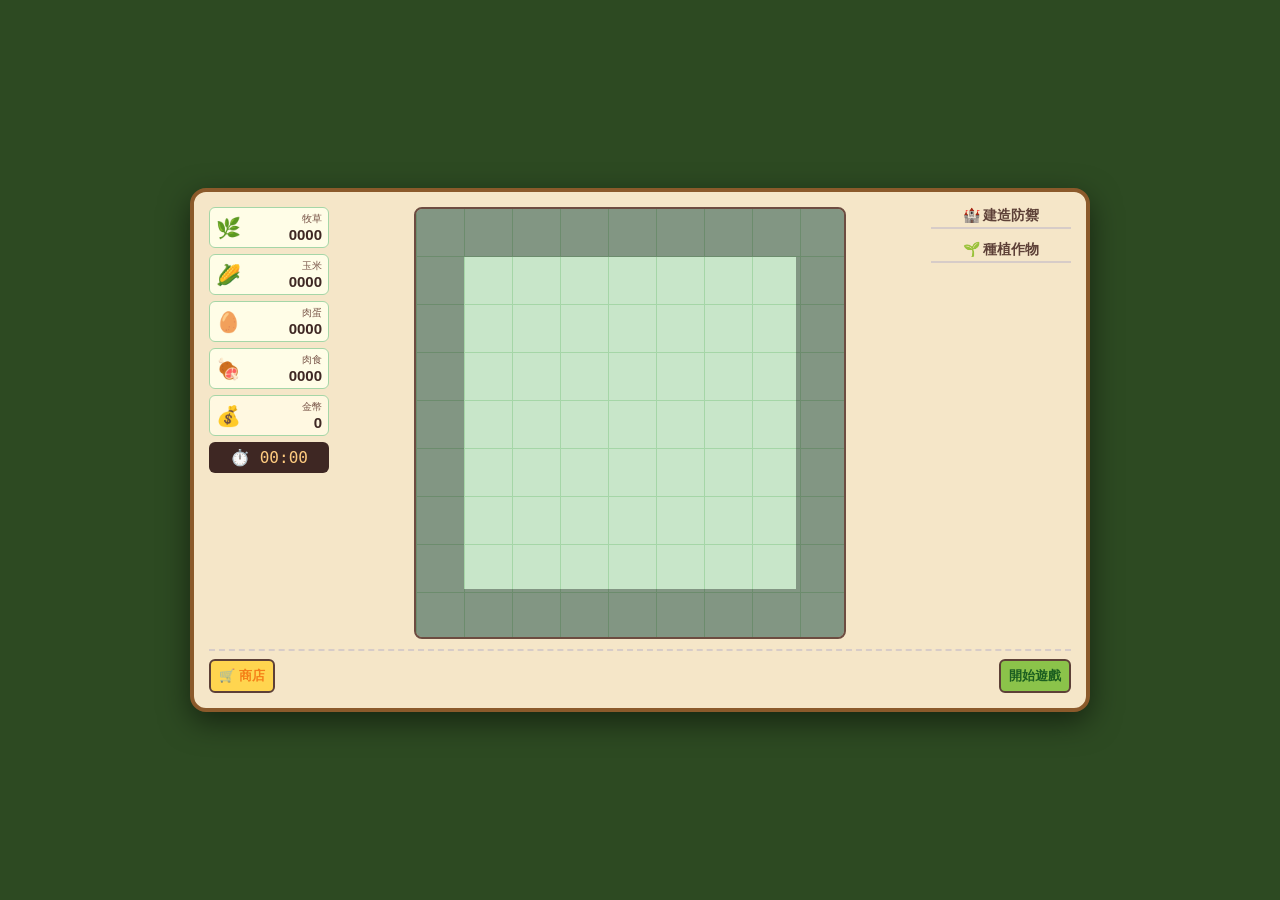
==== commit 0327e965: "Refactor CSS styles for game layout and elements" ====
--- a/index.html
+++ b/index.html
@@ -19,7 +19,6 @@
   padding: 10px;
 }
 
-/* 主遊戲容器：CSS Grid */
 #game-container {
   background: #f5e6c8;
   border: 4px solid #8b5a2b;
@@ -36,50 +35,29 @@
 
 /* 左側資源 */
 #left-panel {
-  grid-column: 1;
-  grid-row: 1;
-  display: flex;
-  flex-direction: column;
-  gap: 6px;
-}
-/* 資源卡 */
+  grid-column: 1; grid-row: 1;
+  display: flex; flex-direction: column; gap: 6px;
+}
 .resource-card {
   background: #fffde7;
   border: 1px solid #a5d6a7;
   border-radius: 6px;
-  display: flex;
-  align-items: center;
-  gap: 4px;
-  padding: 4px 6px;
-  font-size: 14px;
+  display: flex; align-items: center; gap: 4px;
+  padding: 4px 6px; font-size: 14px;
 }
 .resource-card .emoji { font-size: 20px; }
-.res-info {
-  display: flex;
-  flex-direction: column;
-  align-items: flex-end;
-  flex-grow: 1;
-}
+.res-info { display: flex; flex-direction: column; align-items: flex-end; flex-grow: 1; }
 .res-name { font-size: 10px; color: #795548; }
 .value { font-size: 15px; font-weight: bold; color: #3e2723; }
 #timer-display {
-  background: #3e2723;
-  color: #ffcc80;
-  font-size: 16px;
-  padding: 6px;
-  text-align: center;
-  border-radius: 6px;
-  font-family: monospace;
-}
-
-/* 中間棋盤區 */
+  background: #3e2723; color: #ffcc80; font-size: 16px;
+  padding: 6px; text-align: center; border-radius: 6px; font-family: monospace;
+}
+
+/* 中間棋盤 */
 #center-area {
-  grid-column: 2;
-  grid-row: 1;
-  display: flex;
-  flex-direction: column;
-  align-items: center;
-  justify-content: center;
+  grid-column: 2; grid-row: 1;
+  display: flex; flex-direction: column; align-items: center; justify-content: center;
 }
 #game-board {
   position: relative;
@@ -90,18 +68,52 @@
   cursor: crosshair;
   /* 尺寸由 JS 設定 */
 }
-/* 棋盤內的物件定位 */
-.cell, .building, .mouse, .mouse-hole { position: absolute; z-index: 2; }
+
+/* 所有棋盤元素的尺寸由 --cell-size 控制 */
+.cell, .building, .mouse-hole {
+  width: var(--cell-size);
+  height: var(--cell-size);
+}
 .cell {
   display: flex; justify-content: center; align-items: center;
   pointer-events: none;
+  font-size: calc(var(--cell-size) * 0.55); /* emoji 大小隨格子縮放 */
 }
 .building {
   display: flex; flex-direction: column; align-items: center; justify-content: center;
   background: rgba(255,255,200,0.5);
   border-radius: 50%;
   transition: transform 0.15s ease-out;
-}
+  font-size: calc(var(--cell-size) * 0.55);
+}
+.mouse-hole {
+  display: flex; align-items: center; justify-content: center;
+  background: rgba(0,0,0,0.15);
+  border-radius: 50%;
+  font-size: calc(var(--cell-size) * 0.55);
+}
+
+/* 農舍：特殊樣式，但尺寸一樣依變數 */
+.farmhouse {
+  background: rgba(255, 215, 0, 0.3);
+  border-radius: 8px;
+  display: flex; flex-direction: column; align-items: center; justify-content: center;
+}
+.farmhouse-emoji {
+  font-size: calc(var(--cell-size) * 0.5);
+  line-height: 1;
+}
+.hp-bar-container {
+  width: 80%; height: 4px;
+  background: #ccc; border-radius: 2px;
+  margin-top: 2px; overflow: hidden;
+}
+.hp-bar-fill {
+  height: 100%; background: #4caf50;
+  transition: width 0.2s;
+}
+
+/* 攻擊範圍指示器：範圍為 config 中的像素，由 JS 設定，保留不變 */
 .range-indicator {
   position: absolute; left: 50%; top: 50%;
   transform: translate(-50%, -50%);
@@ -111,116 +123,66 @@
   pointer-events: none; opacity: 0; transition: opacity 0.2s;
 }
 .building:hover .range-indicator { opacity: 1; }
+
 .mouse {
   position: absolute;
   transform: translate(-50%, -50%);
   z-index: 3; pointer-events: none;
-}
-.mouse-hole {
-  display: flex; align-items: center; justify-content: center;
-  background: rgba(0,0,0,0.15);
-  border-radius: 50%; z-index: 2;
-}
-.farmhouse {
-  background: rgba(255, 215, 0, 0.3);
-  border-radius: 8px;
-  display: flex; flex-direction: column; align-items: center; justify-content: center;
-}
-.hp-bar-container {
-  width: 80%; height: 4px;
-  background: #ccc; border-radius: 2px;
-  margin-top: 2px; overflow: hidden;
-}
-.hp-bar-fill {
-  height: 100%; background: #4caf50;
-  transition: width 0.2s;
+  font-size: calc(var(--cell-size) * 0.5); /* 老鼠大小也隨格子 */
 }
 
 /* 右側按鈕區 */
 #right-panel {
-  grid-column: 3;
-  grid-row: 1;
-  display: flex;
-  flex-direction: column;
-  gap: 8px;
+  grid-column: 3; grid-row: 1;
+  display: flex; flex-direction: column; gap: 8px;
 }
 .panel-section h3 {
-  font-size: 14px;
-  color: #5d4037;
+  font-size: 14px; color: #5d4037;
   border-bottom: 2px solid #d7ccc8;
-  padding-bottom: 2px;
-  margin-bottom: 4px;
-  text-align: center;
+  padding-bottom: 2px; margin-bottom: 4px; text-align: center;
 }
 #build-buttons, #resource-buttons {
-  display: flex;
-  flex-direction: column;
-  gap: 5px;
+  display: flex; flex-direction: column; gap: 5px;
 }
 
 button {
-  padding: 6px 8px;
-  font-size: 13px;
-  font-weight: bold;
-  border-radius: 6px;
-  border: 2px solid #5d4037;
-  background: #ffe0b2;
-  cursor: pointer;
+  padding: 6px 8px; font-size: 13px; font-weight: bold;
+  border-radius: 6px; border: 2px solid #5d4037;
+  background: #ffe0b2; cursor: pointer;
   white-space: nowrap;
-  display: flex;
-  align-items: center;
-  justify-content: center;
-  gap: 4px;
+  display: flex; align-items: center; justify-content: center; gap: 4px;
 }
 button:hover:not(:disabled) { background: #ffcc80; }
 button:disabled { opacity: 0.5; cursor: not-allowed; }
 button.selected {
-  background: #ffb74d;
-  border-color: #e65100;
+  background: #ffb74d; border-color: #e65100;
   box-shadow: 0 0 0 2px #e65100;
 }
 
 /* 底部控制列 */
 #bottom-controls {
-  grid-column: 1 / -1;
-  grid-row: 2;
-  display: flex;
-  justify-content: space-between;
-  align-items: center;
-  gap: 10px;
-  padding-top: 8px;
-  border-top: 2px dashed #d7ccc8;
+  grid-column: 1 / -1; grid-row: 2;
+  display: flex; justify-content: space-between; align-items: center; gap: 10px;
+  padding-top: 8px; border-top: 2px dashed #d7ccc8;
 }
 #message {
-  flex-grow: 1;
-  text-align: center;
-  color: #bf360c;
-  font-weight: bold;
-  font-size: 14px;
+  flex-grow: 1; text-align: center; color: #bf360c;
+  font-weight: bold; font-size: 14px;
 }
 .action-btn { background: #8bc34a; color: #1b5e20; }
 .shop-btn { background: #ffd54f; color: #f57f17; }
 
 /* 彈窗 */
 .modal {
-  position: fixed; top: 0; left: 0;
-  width: 100%; height: 100%;
-  background: rgba(0,0,0,0.6);
-  display: flex; justify-content: center; align-items: center;
+  position: fixed; top: 0; left: 0; width: 100%; height: 100%;
+  background: rgba(0,0,0,0.6); display: flex; justify-content: center; align-items: center;
   z-index: 100; backdrop-filter: blur(2px);
 }
 .modal.hidden { display: none; }
 .modal-content {
-  background: #fffde7;
-  border: 4px solid #8b5a2b;
-  border-radius: 16px;
-  padding: 24px;
-  min-width: 280px;
-  max-width: 90vw;
-  text-align: center;
-  box-shadow: 0 10px 25px rgba(0,0,0,0.5);
-  max-height: 80vh;
-  overflow-y: auto;
+  background: #fffde7; border: 4px solid #8b5a2b; border-radius: 16px;
+  padding: 24px; min-width: 280px; max-width: 90vw; text-align: center;
+  box-shadow: 0 10px 25px rgba(0,0,0,0.5); max-height: 80vh; overflow-y: auto;
 }
 .modal-content h2 { margin-bottom: 16px; color: #3e2723; }
 #shop-items { text-align: left; margin: 16px 0; max-height: 300px; overflow-y: auto; }
@@ -238,28 +200,11 @@
     grid-template-columns: 1fr;
     grid-template-rows: auto auto auto auto;
   }
-  #left-panel {
-    grid-column: 1; grid-row: 2;
-    flex-direction: row;
-    flex-wrap: wrap;
-    justify-content: center;
-  }
-  #center-area {
-    grid-column: 1; grid-row: 1;
-  }
-  #right-panel {
-    grid-column: 1; grid-row: 3;
-    flex-direction: row;
-    flex-wrap: wrap;
-    justify-content: center;
-  }
-  #bottom-controls {
-    grid-column: 1; grid-row: 4;
-  }
-  #build-buttons, #resource-buttons {
-    flex-direction: row;
-    flex-wrap: wrap;
-  }
+  #left-panel  { grid-column: 1; grid-row: 2; flex-direction: row; flex-wrap: wrap; justify-content: center; }
+  #center-area { grid-column: 1; grid-row: 1; }
+  #right-panel { grid-column: 1; grid-row: 3; flex-direction: row; flex-wrap: wrap; justify-content: center; }
+  #bottom-controls { grid-column: 1; grid-row: 4; }
+  #build-buttons, #resource-buttons { flex-direction: row; flex-wrap: wrap; }
 }
 </style>
 </head>
@@ -331,64 +276,33 @@
   </div>
 </div>
 
-<!-- 教學、商店、結果彈窗（保持原樣） -->
-<div id="shop-modal" class="modal hidden">
-  <div class="modal-content">
-    <h2>🛒 升級商店</h2>
-    <div id="shop-items"></div>
-    <button id="btn-close-shop">關閉</button>
-  </div>
-</div>
-
-<div id="result-modal" class="modal hidden">
-  <div class="modal-content">
-    <h2 id="result-title">😵 任務失敗…</h2>
-    <p id="result-detail" style="margin:16px 0; line-height:1.6; color:#5d4037;"></p>
-    <button id="btn-play-again" class="action-btn">再來一局</button>
-  </div>
-</div>
-
-<div id="tutorial-modal" class="modal hidden">
-  <div class="modal-content" style="text-align: left; line-height: 1.8;">
-    <h2>🌾 歡迎來到農夫守塔！</h2>
-    <p>📌 <strong>遊戲目標</strong>：在買到通關證明前，保護中央的農舍不被老鼠摧毀。</p>
-    <p>🛡️ <strong>如何防守</strong>：消耗資源建造防禦建築，牠們會自動攻擊路過的老鼠。</p>
-    <p>🐭 <strong>老鼠行為</strong>：老鼠會沿著最短路徑前進，並摧毀沿途的建築與農田，直到撞擊農舍。</p>
-    <p>🕳️ <strong>老鼠洞</strong>：外圈暗色區域會逐漸出現老鼠洞（最多 4 個）。當外圈滿 4 個後，內部白色區域也會開始出現可破壞的鼠洞，只有「貂洞」能清除牠們。</p>
-    <p>💰 <strong>資源與種植</strong>：使用金幣在右側種植作物，每秒自動產出資源與金幣，幫助你持續防禦。</p>
-    <p style="margin-top: 16px; text-align: center;">
-      <button id="btn-tutorial-ok" class="action-btn" style="font-size: 16px;">我知道了，開始遊戲！</button>
-    </p>
-  </div>
-</div>
+<!-- 彈窗略，與之前相同 -->
 
 <script src="config.js"></script>
 <script src="game.js"></script>
 <script>
-  // 動態設定 cellSize，並更新棋盤與格線
   function adjustCellSize() {
     const board = document.getElementById('game-board');
     if (!board) return;
-    // 最大棋盤尺寸 432px，但可根據螢幕縮小，最小 cellSize 36px
+
     const maxBoardSize = 432;
     const minCellSize = 36;
     const availableWidth = window.innerWidth * 0.9;
     const availableHeight = window.innerHeight * 0.7;
     let size = Math.min(availableWidth, availableHeight, maxBoardSize);
-    // 確保格子不小於 minCellSize
     if (size / 9 < minCellSize) {
-      size = minCellSize * 9; // 強制用最小格子
+      size = minCellSize * 9;
     }
     const cellSize = Math.floor(size / 9);
     const boardSize = cellSize * 9;
 
-    // 設定棋盤尺寸
+    // 設定 CSS 變數
+    document.documentElement.style.setProperty('--cell-size', cellSize + 'px');
+
     board.style.width = boardSize + 'px';
     board.style.height = boardSize + 'px';
-    // 外圈暗色
     board.style.boxShadow = `inset 0 0 0 ${cellSize}px rgba(0,0,0,0.35)`;
 
-    // 動態產生格線背景 (9x9)
     const lineColor = '#a5d6a7';
     board.style.backgroundImage = `
       repeating-linear-gradient(90deg, ${lineColor} 0px, ${lineColor} 1px, transparent 1px, transparent ${cellSize}px),
@@ -396,7 +310,6 @@
     `;
     board.style.backgroundSize = `${boardSize}px ${boardSize}px`;
 
-    // 更新全域 CONFIG
     if (typeof CONFIG !== 'undefined') {
       CONFIG.grid.cellSize = cellSize;
     }
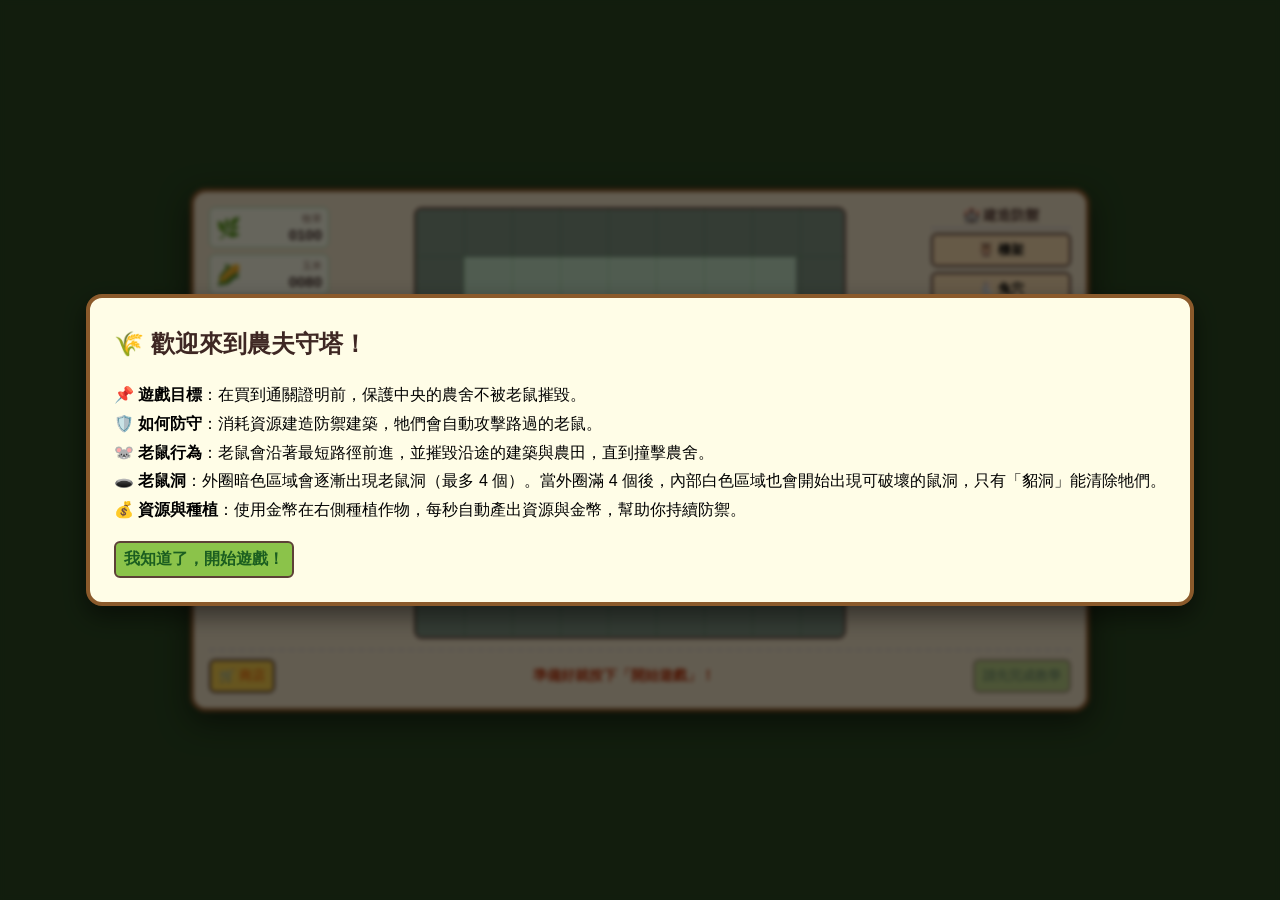
==== commit 20a8c06d: "Update index.html" ====
--- a/index.html
+++ b/index.html
@@ -66,18 +66,18 @@
   border-radius: 8px;
   overflow: hidden;
   cursor: crosshair;
-  /* 尺寸由 JS 設定 */
-}
-
-/* 所有棋盤元素的尺寸由 --cell-size 控制 */
+}
+
+/* 所有棋盤元素的尺寸由 --cell-size 控制，且必須絕對定位 */
 .cell, .building, .mouse-hole {
+  position: absolute;
   width: var(--cell-size);
   height: var(--cell-size);
 }
 .cell {
   display: flex; justify-content: center; align-items: center;
   pointer-events: none;
-  font-size: calc(var(--cell-size) * 0.55); /* emoji 大小隨格子縮放 */
+  font-size: calc(var(--cell-size) * 0.55);
 }
 .building {
   display: flex; flex-direction: column; align-items: center; justify-content: center;
@@ -93,7 +93,7 @@
   font-size: calc(var(--cell-size) * 0.55);
 }
 
-/* 農舍：特殊樣式，但尺寸一樣依變數 */
+/* 農舍特殊樣式，但一樣依賴 .building 的尺寸 */
 .farmhouse {
   background: rgba(255, 215, 0, 0.3);
   border-radius: 8px;
@@ -113,7 +113,7 @@
   transition: width 0.2s;
 }
 
-/* 攻擊範圍指示器：範圍為 config 中的像素，由 JS 設定，保留不變 */
+/* 攻擊範圍指示器（尺寸由 JS 設定，保持 pixel） */
 .range-indicator {
   position: absolute; left: 50%; top: 50%;
   transform: translate(-50%, -50%);
@@ -128,7 +128,7 @@
   position: absolute;
   transform: translate(-50%, -50%);
   z-index: 3; pointer-events: none;
-  font-size: calc(var(--cell-size) * 0.5); /* 老鼠大小也隨格子 */
+  font-size: calc(var(--cell-size) * 0.5);
 }
 
 /* 右側按鈕區 */
@@ -276,7 +276,36 @@
   </div>
 </div>
 
-<!-- 彈窗略，與之前相同 -->
+<!-- 彈窗內容與之前相同，此處省略，請複製你現有的三個彈窗 HTML -->
+<div id="shop-modal" class="modal hidden">
+  <div class="modal-content">
+    <h2>🛒 升級商店</h2>
+    <div id="shop-items"></div>
+    <button id="btn-close-shop">關閉</button>
+  </div>
+</div>
+
+<div id="result-modal" class="modal hidden">
+  <div class="modal-content">
+    <h2 id="result-title">😵 任務失敗…</h2>
+    <p id="result-detail" style="margin:16px 0; line-height:1.6; color:#5d4037;"></p>
+    <button id="btn-play-again" class="action-btn">再來一局</button>
+  </div>
+</div>
+
+<div id="tutorial-modal" class="modal hidden">
+  <div class="modal-content" style="text-align: left; line-height: 1.8;">
+    <h2>🌾 歡迎來到農夫守塔！</h2>
+    <p>📌 <strong>遊戲目標</strong>：在買到通關證明前，保護中央的農舍不被老鼠摧毀。</p>
+    <p>🛡️ <strong>如何防守</strong>：消耗資源建造防禦建築，牠們會自動攻擊路過的老鼠。</p>
+    <p>🐭 <strong>老鼠行為</strong>：老鼠會沿著最短路徑前進，並摧毀沿途的建築與農田，直到撞擊農舍。</p>
+    <p>🕳️ <strong>老鼠洞</strong>：外圈暗色區域會逐漸出現老鼠洞（最多 4 個）。當外圈滿 4 個後，內部白色區域也會開始出現可破壞的鼠洞，只有「貂洞」能清除牠們。</p>
+    <p>💰 <strong>資源與種植</strong>：使用金幣在右側種植作物，每秒自動產出資源與金幣，幫助你持續防禦。</p>
+    <p style="margin-top: 16px; text-align: center;">
+      <button id="btn-tutorial-ok" class="action-btn" style="font-size: 16px;">我知道了，開始遊戲！</button>
+    </p>
+  </div>
+</div>
 
 <script src="config.js"></script>
 <script src="game.js"></script>
